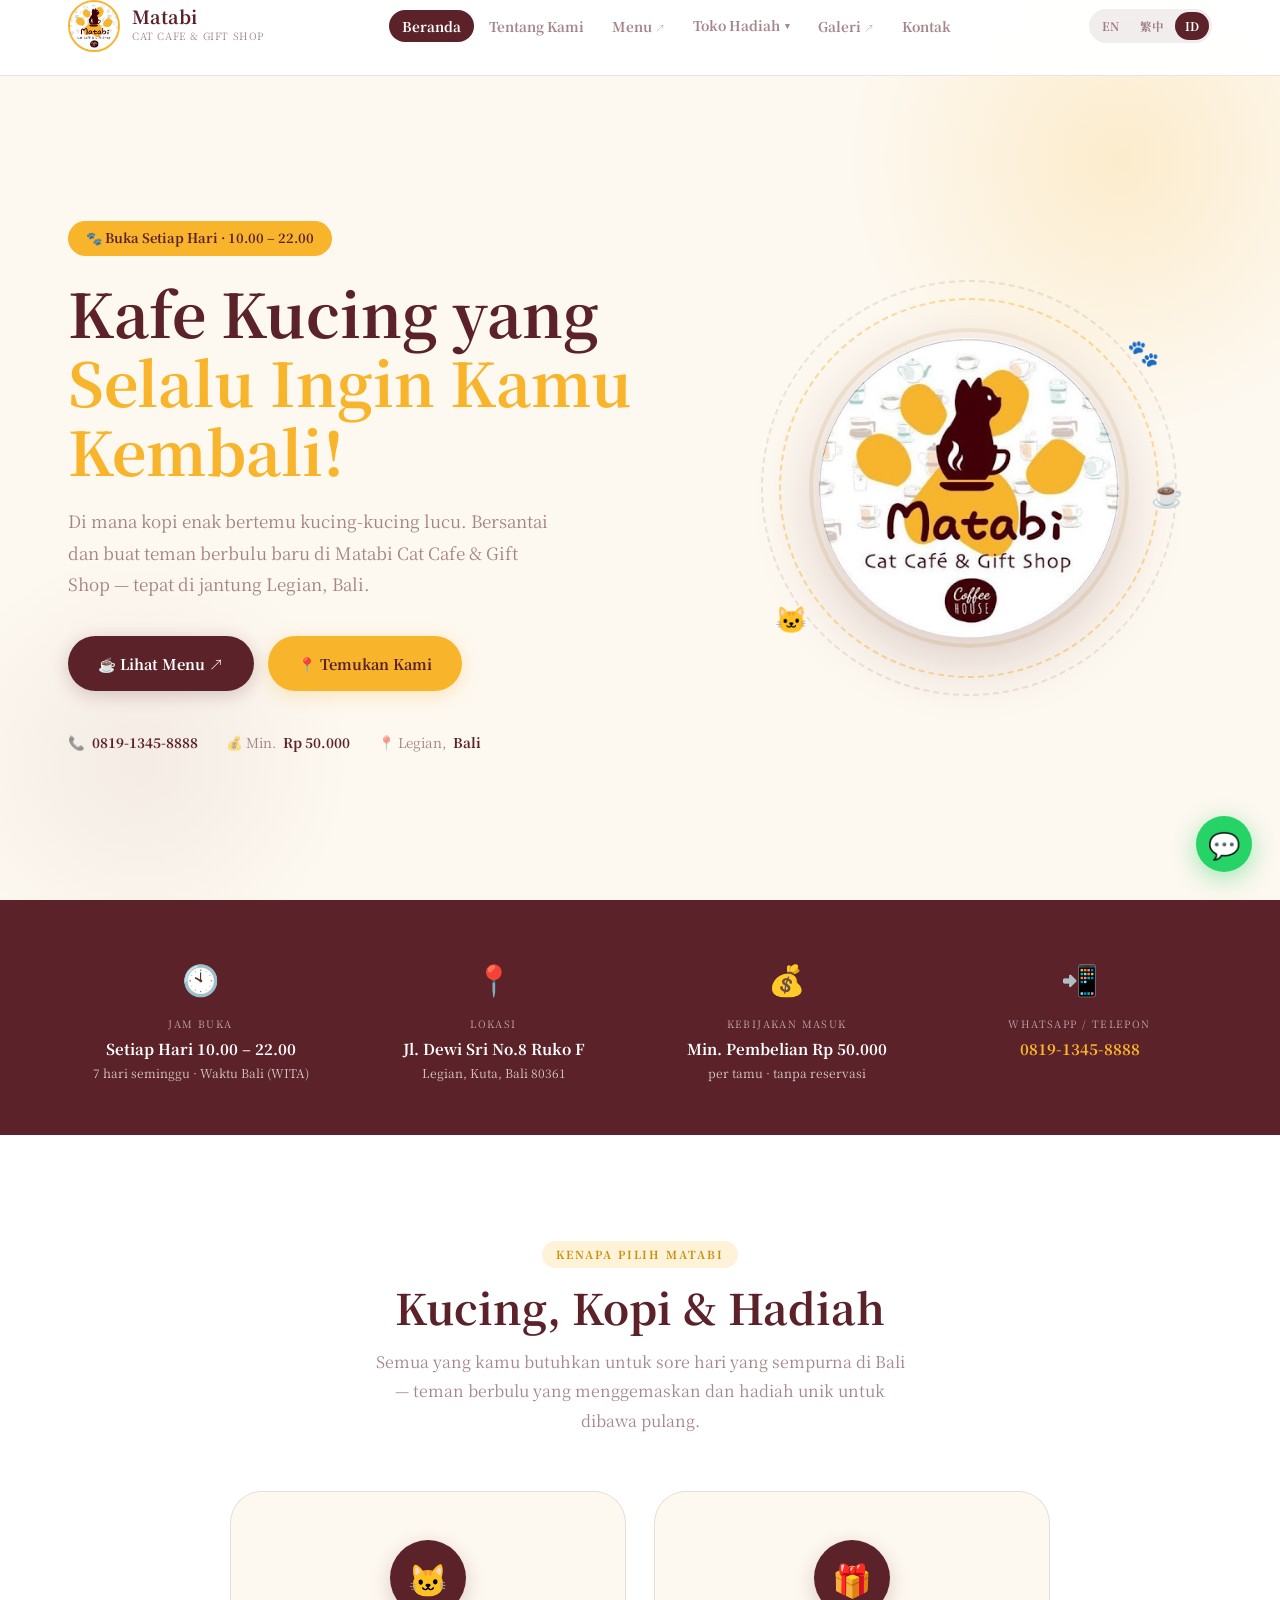
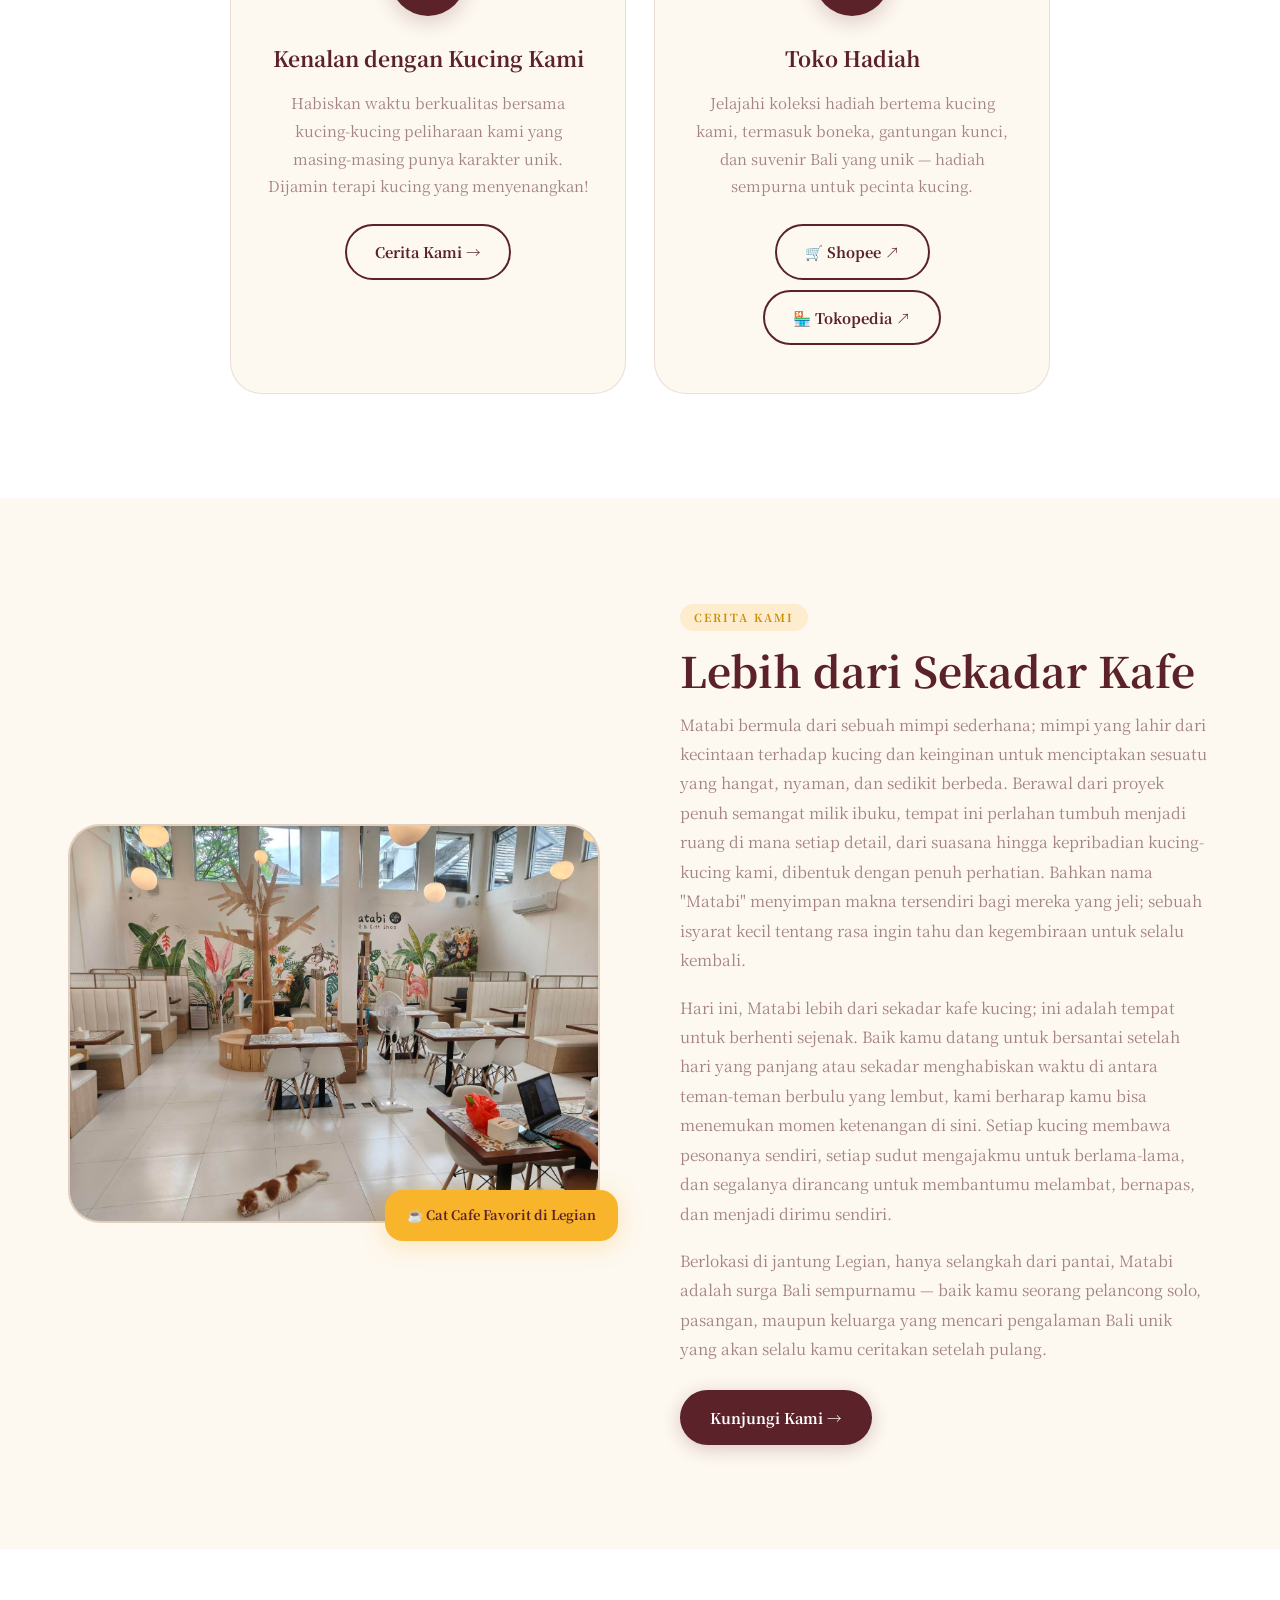
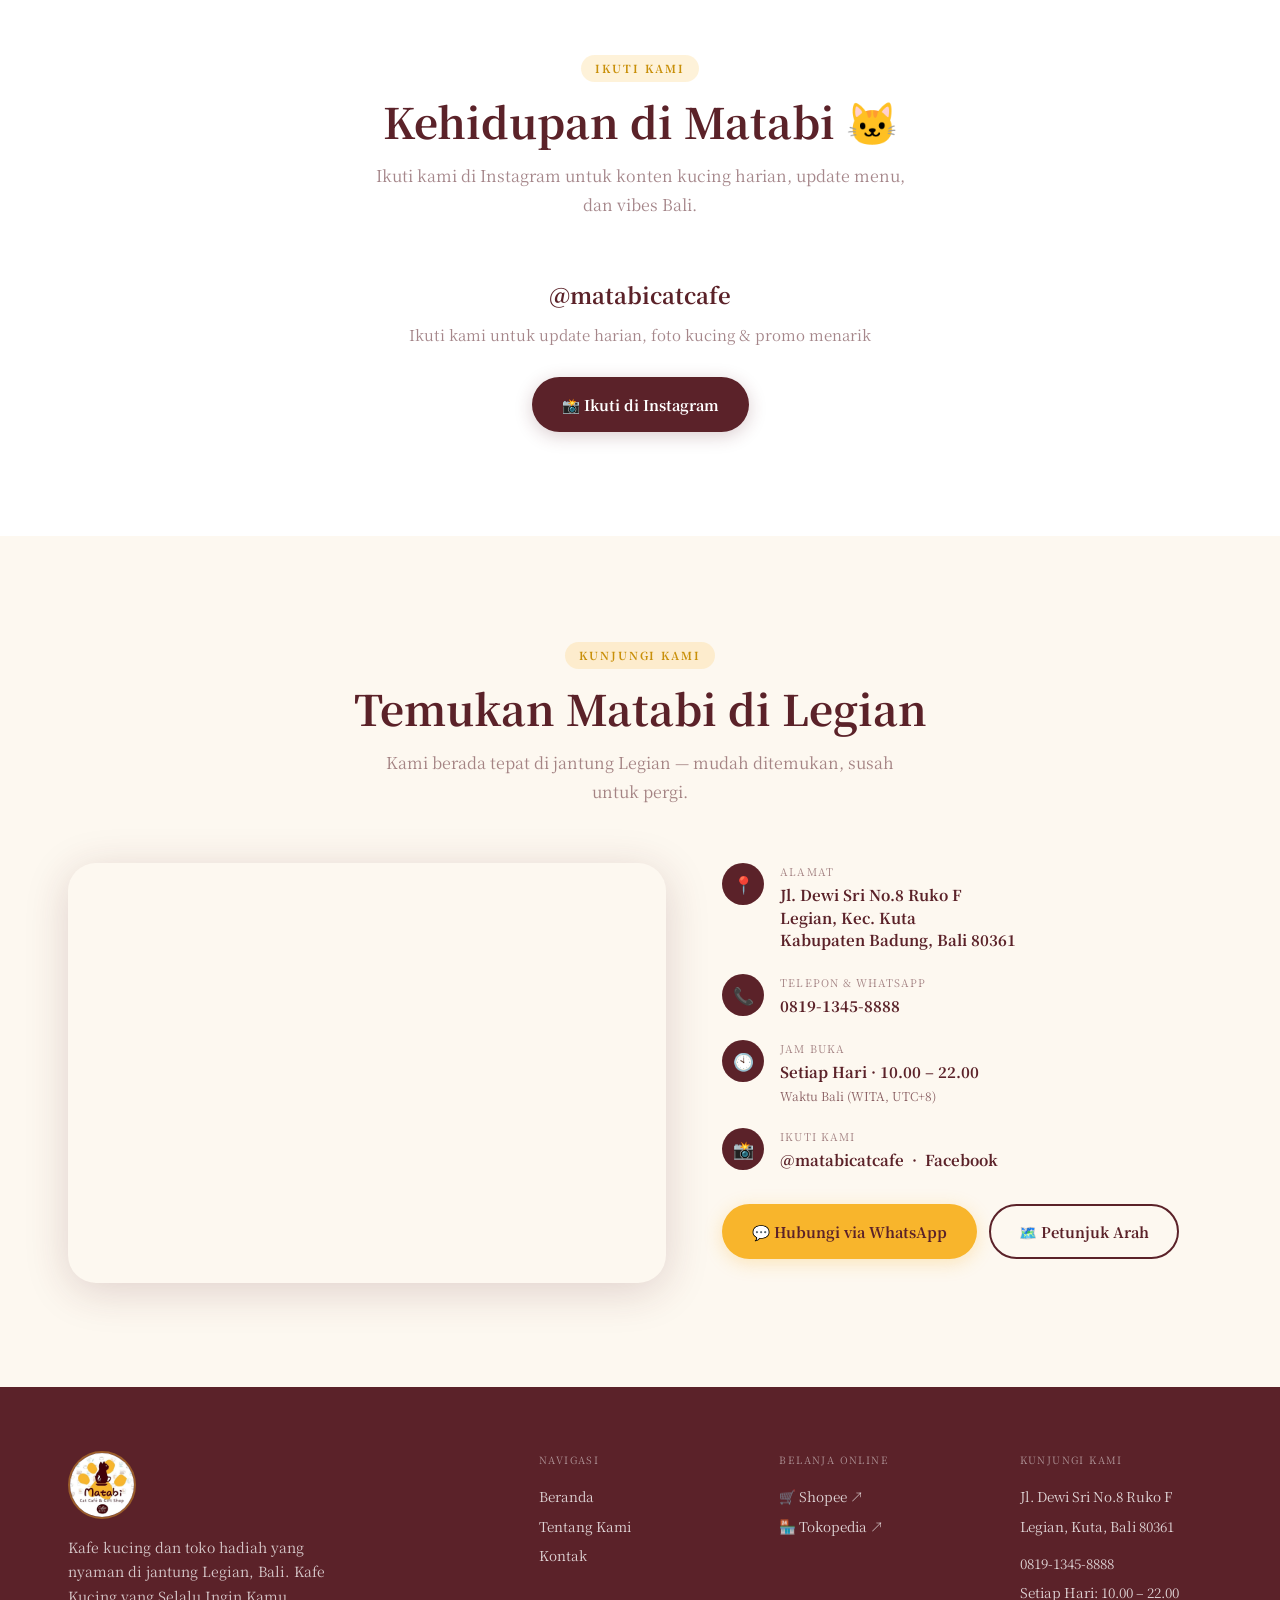
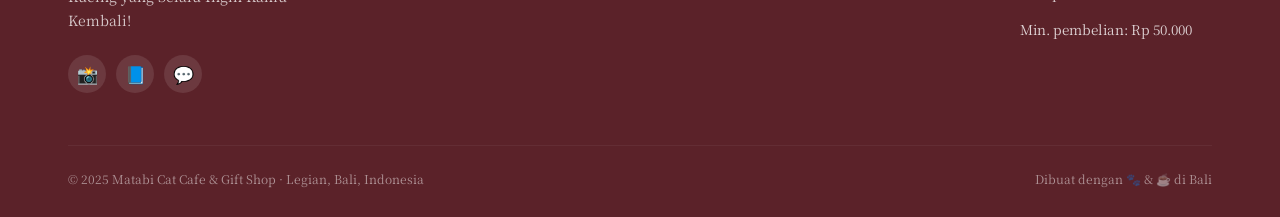
==== id/index.html @ 7bf85df6 "Add files via upload" ====
<!DOCTYPE html>
<html lang="id">
<head>
  <meta charset="UTF-8">
  <meta name="viewport" content="width=device-width, initial-scale=1.0">
  <title>Matabi Cat Cafe & Gift Shop | Legian, Bali — Kafe Kucing yang Selalu Ingin Kamu Kembali!</title>
  <meta name="description" content="Kunjungi Matabi Cat Cafe & Gift Shop di Legian, Bali. Nikmati kopi spesial ditemani kucing-kucing lucu kami dan jelajahi toko hadiah unik kami. Buka setiap hari pukul 10.00–22.00. Minimum pembelian Rp 50.000.">
  <meta name="keywords" content="cat cafe bali, cat cafe legian, matabi cat cafe, kafe kucing bali, kafe kucing kuta, kopi bali, toko hadiah bali, toko hadiah kucing, kafe legian, tempat wisata kuta bali">
  <meta name="author" content="Matabi Cat Cafe & Gift Shop">
  <meta name="robots" content="index, follow, max-image-preview:large">
  <meta name="theme-color" content="#5b2229">
  <meta name="geo.region" content="ID-BA">
  <meta name="geo.placename" content="Legian, Bali, Indonesia">
  <link rel="canonical" href="https://matabicafe.com/id/">
  <link rel="alternate" hreflang="en"    href="https://matabicafe.com/">
  <link rel="alternate" hreflang="zh-TW" href="https://matabicafe.com/zh/">
  <link rel="alternate" hreflang="id"    href="https://matabicafe.com/id/">
  <link rel="alternate" hreflang="x-default" href="https://matabicafe.com/">
  <meta property="og:type"        content="website">
  <meta property="og:url"         content="https://matabicafe.com/id/">
  <meta property="og:title"       content="Matabi Cat Cafe & Gift Shop | Legian, Bali">
  <meta property="og:description" content="Nikmati kopi enak ditemani kucing-kucing lucu di jantung Legian, Bali. Kafe Kucing yang Selalu Ingin Kamu Kembali! Buka setiap hari pukul 10.00–22.00.">
  <meta property="og:image"       content="https://matabicafe.com/assets/images/og-image.jpg">
  <meta property="og:image:width" content="1200">
  <meta property="og:image:height" content="630">
  <meta property="og:locale"      content="id_ID">
  <meta property="og:site_name"   content="Matabi Cat Cafe & Gift Shop">
  <meta name="twitter:card"        content="summary_large_image">
  <meta name="twitter:title"       content="Matabi Cat Cafe & Gift Shop | Legian, Bali">
  <meta name="twitter:description" content="Nikmati kopi enak ditemani kucing-kucing lucu. Kafe Kucing yang Selalu Ingin Kamu Kembali! Buka setiap hari pukul 10.00–22.00.">
  <meta name="twitter:image"       content="https://matabicafe.com/assets/images/og-image.jpg">
  <script type="application/ld+json">
  {"@context":"https://schema.org","@type":"CafeOrCoffeeShop","name":"Matabi Cat Cafe & Gift Shop","description":"Kafe kucing dan toko hadiah yang nyaman di Legian, Bali.","image":"https://matabicafe.com/assets/images/logo.jpg","url":"https://matabicafe.com/id/","telephone":"+62-819-1345-8888","priceRange":"Rp 50.000+","address":{"@type":"PostalAddress","streetAddress":"Jl. Dewi Sri No.8 Ruko F","addressLocality":"Legian","addressRegion":"Kuta, Kabupaten Badung","addressCountry":"ID","postalCode":"80361"},"geo":{"@type":"GeoCoordinates","latitude":-8.7148,"longitude":115.1695},"openingHoursSpecification":[{"@type":"OpeningHoursSpecification","dayOfWeek":["Monday","Tuesday","Wednesday","Thursday","Friday","Saturday","Sunday"],"opens":"10:00","closes":"22:00"}],"sameAs":["https://www.instagram.com/matabicatcafe","https://www.facebook.com/share/1Dvrdeeawm/"]}
  </script>
  <link rel="preconnect" href="https://fonts.googleapis.com">
  <link rel="preconnect" href="https://fonts.gstatic.com" crossorigin>
  <link href="https://fonts.googleapis.com/css2?family=Noto+Serif+TC:wght@400;700&display=swap" rel="stylesheet">
  <link rel="icon" type="image/jpeg" href="../assets/images/logo.jpg">
  <link rel="apple-touch-icon"       href="../assets/images/logo.jpg">
  <style>
    @font-face{font-family:'DFPPaoW4-B5';src:url('../assets/fonts/DFPPaoW4-B5.woff2') format('woff2'),url('../assets/fonts/DFPPaoW4-B5.woff') format('woff'),url('../assets/fonts/DFPPaoW4-B5.ttf') format('truetype');font-weight:bold;font-style:normal;font-display:swap}
    :root{--primary:#5b2229;--primary-dark:#3d1519;--primary-light:rgba(91,34,41,0.08);--accent:#f8b52c;--accent-dark:#c9900a;--accent-light:rgba(248,181,44,0.18);--white:#ffffff;--cream:#fdf8f0;--cream-dark:#f4e8d4;--text:#5b2229;--muted:rgba(91,34,41,0.55);--border:rgba(91,34,41,0.12);--font:'DFPPaoW4-B5','Noto Serif TC','Georgia',serif;--nav-h:76px;--r:9999px;--t:0.3s ease}
    *,*::before,*::after{box-sizing:border-box;margin:0;padding:0}
    html{scroll-behavior:smooth}
    body{font-family:var(--font);color:var(--text);background:var(--white);line-height:1.75;overflow-x:hidden;-webkit-font-smoothing:antialiased}
    img{max-width:100%;height:auto;display:block}
    a{color:inherit;text-decoration:none}
    ul{list-style:none}
    button{cursor:pointer;font-family:var(--font);border:none;background:none}
    .container{max-width:1200px;margin:0 auto;padding:0 28px}
    .nav{position:fixed;top:0;left:0;right:0;z-index:1000;height:var(--nav-h);background:rgba(255,255,255,0.97);backdrop-filter:blur(14px);-webkit-backdrop-filter:blur(14px);border-bottom:1px solid var(--border);transition:box-shadow var(--t)}
    .nav.scrolled{box-shadow:0 4px 24px rgba(91,34,41,0.12)}
    .nav-inner{height:100%;display:flex;align-items:center;justify-content:space-between;gap:16px}
    .nav-logo{display:flex;align-items:center;gap:12px;flex-shrink:0}
    .nav-logo img{width:52px;height:52px;border-radius:50%;object-fit:cover;border:2px solid var(--accent)}
    .nav-logo-name{font-size:18px;font-weight:bold;color:var(--primary);line-height:1.1}
    .nav-logo-sub{font-size:10px;color:var(--muted);letter-spacing:.06em;text-transform:uppercase}
    .nav-links{display:flex;align-items:center;gap:2px}
    .nav-links a{padding:6px 13px;border-radius:var(--r);font-size:13.5px;font-weight:bold;color:var(--muted);transition:all var(--t);white-space:nowrap}
    .nav-links a:hover,.nav-links a.active{background:var(--primary);color:var(--white)}
    .nav-links a.ext::after{content:' ↗';font-size:10px;opacity:.75}
    .nav-dd{position:relative}
    .nav-dd-toggle{padding:6px 13px;border-radius:var(--r);font-size:13.5px;font-weight:bold;color:var(--muted);transition:all var(--t);cursor:pointer;display:flex;align-items:center;gap:5px;white-space:nowrap;user-select:none}
    .nav-dd-toggle:hover,.nav-dd.open .nav-dd-toggle{background:var(--primary);color:var(--white)}
    .nav-dd-toggle .arr{font-size:9px;transition:transform var(--t)}
    .nav-dd.open .arr{transform:rotate(180deg)}
    .nav-dd-menu{display:none;position:absolute;top:calc(100% + 10px);left:50%;transform:translateX(-50%);background:var(--white);border:1px solid var(--border);border-radius:20px;box-shadow:0 8px 40px rgba(91,34,41,0.16);min-width:210px;overflow:hidden;z-index:200;animation:dropIn .2s ease both}
    .nav-dd.open .nav-dd-menu{display:block}
    @keyframes dropIn{from{opacity:0;transform:translateX(-50%) translateY(-8px)}to{opacity:1;transform:translateX(-50%) translateY(0)}}
    .nav-dd-item{display:flex;align-items:center;gap:12px;padding:13px 18px;font-size:14px;font-weight:bold;color:var(--text);transition:background var(--t)}
    .nav-dd-item:hover{background:var(--cream)}
    .nav-dd-item+.nav-dd-item{border-top:1px solid var(--border)}
    .dd-icon{width:32px;height:32px;border-radius:9px;display:flex;align-items:center;justify-content:center;font-size:16px;flex-shrink:0}
    .dd-shopee{background:#f05d27}
    .dd-tokped{background:#42b549}
    .dd-sub{font-size:11px;font-weight:normal;color:var(--muted);margin-top:1px}
    .nav-right{display:flex;align-items:center;gap:12px;flex-shrink:0}
    .lang-sw{display:flex;background:var(--primary-light);border-radius:var(--r);padding:3px;gap:1px}
    .lang-sw a{padding:4px 10px;border-radius:var(--r);font-size:11.5px;font-weight:bold;color:var(--muted);transition:all var(--t)}
    .lang-sw a:hover,.lang-sw a.active{background:var(--primary);color:var(--white)}
    .hamburger{display:none;flex-direction:column;gap:5px;padding:4px}
    .hamburger span{display:block;width:22px;height:2px;background:var(--primary);border-radius:2px;transition:all var(--t)}
    .hamburger.open span:nth-child(1){transform:translateY(7px) rotate(45deg)}
    .hamburger.open span:nth-child(2){opacity:0}
    .hamburger.open span:nth-child(3){transform:translateY(-7px) rotate(-45deg)}
    @media(max-width:900px){.nav-links{display:none}.hamburger{display:flex}.nav-links.open{display:flex;flex-direction:column;position:fixed;top:var(--nav-h);left:0;right:0;background:var(--white);padding:16px 24px 24px;border-bottom:1px solid var(--border);box-shadow:0 8px 32px rgba(91,34,41,0.1);gap:4px;z-index:999}.nav-links.open a,.nav-links.open .nav-dd-toggle{padding:11px 16px;border-radius:16px;font-size:15px;width:100%}.nav-dd-menu{position:static;transform:none;box-shadow:none;border:1px solid var(--border);border-radius:14px;margin:4px 0 0;animation:none}}
    .btn{display:inline-flex;align-items:center;justify-content:center;gap:8px;padding:13px 28px;border-radius:var(--r);font-family:var(--font);font-size:14.5px;font-weight:bold;cursor:pointer;transition:all var(--t);white-space:nowrap;border:2px solid transparent}
    .btn-primary{background:var(--primary);color:var(--white);box-shadow:0 4px 18px rgba(91,34,41,0.22)}
    .btn-primary:hover{background:var(--primary-dark);transform:translateY(-2px);box-shadow:0 7px 28px rgba(91,34,41,0.32)}
    .btn-accent{background:var(--accent);color:var(--primary);box-shadow:0 4px 18px rgba(248,181,44,0.28)}
    .btn-accent:hover{background:var(--accent-dark);color:var(--white);transform:translateY(-2px)}
    .btn-outline{background:transparent;color:var(--primary);border-color:var(--primary)}
    .btn-outline:hover{background:var(--primary);color:var(--white);transform:translateY(-2px)}
    .sec-label{display:inline-block;font-size:11px;font-weight:bold;letter-spacing:.18em;text-transform:uppercase;color:var(--accent-dark);background:var(--accent-light);padding:4px 14px;border-radius:var(--r);margin-bottom:14px}
    .sec-title{font-size:clamp(26px,3.8vw,42px);font-weight:bold;color:var(--primary);line-height:1.2;margin-bottom:14px}
    .sec-desc{font-size:16px;color:var(--muted);line-height:1.85}
    .sec-hdr{text-align:center;margin-bottom:56px}
    .sec-hdr .sec-desc{max-width:540px;margin:0 auto}
    #hero{min-height:100vh;padding-top:var(--nav-h);background:var(--cream);position:relative;display:flex;align-items:center;overflow:hidden}
    #hero::before{content:'';position:absolute;top:-120px;right:-120px;width:560px;height:560px;background:radial-gradient(circle,rgba(248,181,44,0.18) 0%,transparent 68%);border-radius:50%;pointer-events:none}
    #hero::after{content:'';position:absolute;bottom:-80px;left:-80px;width:440px;height:440px;background:radial-gradient(circle,rgba(91,34,41,0.06) 0%,transparent 68%);border-radius:50%;pointer-events:none}
    .hero-inner{display:grid;grid-template-columns:1.1fr 0.9fr;gap:64px;align-items:center;padding:80px 0;position:relative;z-index:1}
    .hero-badge{display:inline-flex;align-items:center;gap:6px;background:var(--accent);color:var(--primary);padding:6px 18px;border-radius:var(--r);font-size:13px;font-weight:bold;margin-bottom:22px;animation:fadeInDown .6s ease both}
    .hero-title{font-size:clamp(36px,5vw,60px);font-weight:bold;color:var(--primary);line-height:1.15;margin-bottom:20px;animation:fadeInUp .7s ease .1s both}
    .hero-title .ac{color:var(--accent)}
    .hero-sub{font-size:17px;color:var(--muted);line-height:1.85;margin-bottom:36px;max-width:480px;animation:fadeInUp .7s ease .2s both}
    .hero-actions{display:flex;gap:14px;flex-wrap:wrap;margin-bottom:40px;animation:fadeInUp .7s ease .3s both}
    .hero-qi{display:flex;gap:28px;flex-wrap:wrap;animation:fadeInUp .7s ease .4s both}
    .hero-qi-item{display:flex;align-items:center;gap:7px;font-size:13.5px;color:var(--muted)}
    .hero-qi-item strong{color:var(--primary)}
    .hero-qi-item a{color:var(--primary);font-weight:bold}
    .hero-vis{display:flex;justify-content:center;align-items:center;animation:fadeIn .9s ease .15s both}
    .hero-wrap{position:relative;width:380px;height:380px;display:flex;align-items:center;justify-content:center}
    .hero-ring{position:absolute;inset:0;border-radius:50%;border:2px dashed rgba(248,181,44,0.45);animation:spinR 28s linear infinite}
    .hero-ring2{position:absolute;inset:-18px;border-radius:50%;border:2px dashed rgba(91,34,41,0.1);animation:spinR 40s linear infinite reverse}
    .hero-img{width:300px;height:300px;border-radius:50%;object-fit:cover;box-shadow:0 20px 64px rgba(91,34,41,0.22),0 0 0 6px var(--cream),0 0 0 10px var(--cream-dark);animation:floatL 5s ease-in-out infinite;position:relative;z-index:2}
    .fp{position:absolute;font-size:26px;animation:floatP 3.5s ease-in-out infinite;z-index:3}
    .fp1{top:8%;right:0;animation-delay:0s}.fp2{bottom:10%;left:-4px;animation-delay:1.2s}.fp3{top:45%;right:-24px;animation-delay:2.3s}
    .info-bar{background:var(--primary);padding:52px 0}
    .info-grid{display:grid;grid-template-columns:repeat(4,1fr);gap:28px}
    .info-item{text-align:center;color:var(--white)}
    .info-icon{font-size:30px;margin-bottom:10px}
    .info-lbl{font-size:10px;letter-spacing:.14em;text-transform:uppercase;opacity:.6;margin-bottom:6px}
    .info-val{font-size:15px;font-weight:bold;line-height:1.5}
    .info-val a{color:var(--accent)}
    .info-val small{font-weight:normal;font-size:12px;opacity:.75}
    #features{padding:104px 0;background:var(--white)}
    .feat-grid{display:grid;grid-template-columns:repeat(2,1fr);gap:28px;max-width:820px;margin:0 auto}
    .feat-card{background:var(--cream);border-radius:32px;padding:48px 36px;text-align:center;border:1px solid var(--border);transition:all var(--t)}
    .feat-card:hover{transform:translateY(-8px);box-shadow:0 8px 44px rgba(91,34,41,0.18);border-color:var(--accent)}
    .feat-icon{width:76px;height:76px;background:var(--primary);border-radius:50%;display:flex;align-items:center;justify-content:center;font-size:32px;margin:0 auto 24px;box-shadow:0 6px 20px rgba(91,34,41,0.2)}
    .feat-title{font-size:21px;font-weight:bold;color:var(--primary);margin-bottom:12px}
    .feat-desc{font-size:15px;color:var(--muted);line-height:1.85;margin-bottom:24px}
    .feat-btns{display:flex;gap:10px;justify-content:center;flex-wrap:wrap}
    #about{padding:104px 0;background:var(--cream)}
    .about-inner{display:grid;grid-template-columns:1fr 1fr;gap:80px;align-items:center}
    .about-img-block{position:relative}
    .about-ph{width:100%;aspect-ratio:4/3;background:var(--cream-dark);border-radius:32px;overflow:hidden;border:2px solid var(--border)}
    .about-ph img{width:100%;height:100%;object-fit:cover;object-position:center;display:block}
    .about-badge{position:absolute;bottom:-18px;right:-18px;background:var(--accent);color:var(--primary);padding:14px 22px;border-radius:18px;font-weight:bold;font-size:13px;box-shadow:0 4px 24px rgba(248,181,44,0.3)}
    .about-text p{color:var(--muted);line-height:1.9;margin-bottom:18px;font-size:15.5px}
    #instagram{padding:104px 0;background:var(--white)}
    .ig-handle{font-size:22px;font-weight:bold;color:var(--primary);margin-bottom:8px}
    .ig-note{color:var(--muted);font-size:15px;margin-bottom:28px}
    #contact{padding:104px 0;background:var(--cream)}
    .map-inner{display:grid;grid-template-columns:1.1fr 0.9fr;gap:56px;align-items:start}
    .map-embed{border-radius:28px;overflow:hidden;box-shadow:0 8px 44px rgba(91,34,41,0.18);height:420px}
    .map-embed iframe{width:100%;height:100%;border:none;display:block}
    .contact-list{display:flex;flex-direction:column;gap:22px;margin-bottom:32px}
    .contact-row{display:flex;align-items:flex-start;gap:16px}
    .contact-icon{width:42px;height:42px;background:var(--primary);color:var(--white);border-radius:50%;display:flex;align-items:center;justify-content:center;font-size:17px;flex-shrink:0}
    .contact-lbl{font-size:10.5px;letter-spacing:.1em;text-transform:uppercase;color:var(--muted);margin-bottom:3px}
    .contact-val{font-size:15px;font-weight:bold;color:var(--primary);line-height:1.5}
    .contact-val a{color:var(--primary)}
    .contact-val a:hover{color:var(--accent-dark)}
    .contact-val small{font-size:12px;font-weight:normal;opacity:.7}
    .contact-ctas{display:flex;gap:12px;flex-wrap:wrap}
    footer{background:var(--primary);color:var(--white);padding:64px 0 28px}
    .footer-grid{display:grid;grid-template-columns:2.2fr 1fr 1fr 1fr;gap:48px;margin-bottom:52px}
    .footer-logo{width:68px;height:68px;border-radius:50%;object-fit:cover;margin-bottom:16px;border:2px solid rgba(248,181,44,0.4)}
    .footer-tag{font-size:14px;opacity:.75;line-height:1.75;margin-bottom:22px;max-width:270px}
    .footer-socials{display:flex;gap:10px}
    .footer-social{width:38px;height:38px;background:rgba(255,255,255,0.1);border-radius:50%;display:flex;align-items:center;justify-content:center;font-size:17px;transition:all var(--t);color:var(--white)}
    .footer-social:hover{background:var(--accent);color:var(--primary)}
    .footer-col-title{font-size:10px;letter-spacing:.14em;text-transform:uppercase;opacity:.5;margin-bottom:18px}
    .footer-links{display:flex;flex-direction:column;gap:9px}
    .footer-links li{font-size:13.5px;opacity:.8;line-height:1.5}
    .footer-links a:hover{color:var(--accent);opacity:1}
    .footer-bottom{border-top:1px solid rgba(255,255,255,0.1);padding-top:22px;display:flex;justify-content:space-between;font-size:12px;opacity:.5;flex-wrap:wrap;gap:8px}
    .reveal{opacity:0;transform:translateY(28px);transition:opacity .65s ease,transform .65s ease}
    .reveal.visible{opacity:1;transform:translateY(0)}
    .tc{text-align:center}
    @keyframes fadeIn{from{opacity:0}to{opacity:1}}
    @keyframes fadeInUp{from{opacity:0;transform:translateY(22px)}to{opacity:1;transform:translateY(0)}}
    @keyframes fadeInDown{from{opacity:0;transform:translateY(-14px)}to{opacity:1;transform:translateY(0)}}
    @keyframes floatL{0%,100%{transform:translateY(0)}50%{transform:translateY(-14px)}}
    @keyframes floatP{0%,100%{transform:translateY(0) rotate(-8deg);opacity:.6}50%{transform:translateY(-10px) rotate(8deg);opacity:1}}
    @keyframes spinR{from{transform:rotate(0deg)}to{transform:rotate(360deg)}}
    @media(max-width:1024px){.hero-inner{grid-template-columns:1fr;text-align:center;gap:40px}.hero-vis{display:none}.hero-sub{max-width:100%;margin-left:auto;margin-right:auto}.hero-actions{justify-content:center}.hero-qi{justify-content:center}.info-grid{grid-template-columns:repeat(2,1fr);gap:36px}.about-inner{grid-template-columns:1fr;gap:56px}.map-inner{grid-template-columns:1fr}.footer-grid{grid-template-columns:1fr 1fr;gap:36px}}
    @media(max-width:640px){:root{--nav-h:68px}.feat-grid{grid-template-columns:1fr}.info-grid{grid-template-columns:1fr 1fr;gap:24px}.footer-grid{grid-template-columns:1fr;gap:32px}.footer-bottom{flex-direction:column;text-align:center}.btn{padding:11px 22px;font-size:13.5px}.about-badge{bottom:-12px;right:-4px}}
    @media(max-width:400px){.container{padding:0 18px}.info-grid{grid-template-columns:1fr}}
  </style>
</head>
<body>

<nav class="nav" id="nav" role="navigation" aria-label="Navigasi utama">
  <div class="container">
    <div class="nav-inner">
      <a href="#hero" class="nav-logo" aria-label="Matabi Cat Cafe — Beranda">
        <img src="../assets/images/logo.jpg" alt="Logo Matabi Cat Cafe & Gift Shop" width="52" height="52">
        <div><div class="nav-logo-name">Matabi</div><div class="nav-logo-sub">Cat Cafe & Gift Shop</div></div>
      </a>
      <ul class="nav-links" id="navLinks" role="list">
        <li><a href="#hero">Beranda</a></li>
        <li><a href="#about">Tentang Kami</a></li>
        <li><a href="https://www.google.com/maps/place/Matabi+Cat+Caf%C3%A9+%26+Gift+Shop/@-8.7001982,115.1771972,3a,75y,90t/data=!3m8!1e2!3m6!1sCIABIhDRrCAlpcyPdTK6peWe99Sz!2e10!3e12!6shttps:%2F%2Flh3.googleusercontent.com%2Fgps-cs-s%2FAHVAweqO-Bc1hT0zy8dtUAT5TQILTfsVkmjoOI1avgPR5k6BzkWV3WgC97QZZrZ_OhyDLHHjPVxO6vtSO__S50ykoeMFjZ0n8q07Yx79CPIEKFofnfa9JV7LlhsW__67pwsoDsPN4K5oEtz16hSt%3Dw203-h360-k-no!7i1512!8i2688!4m18!1m8!3m7!1s0x2dd247131e3a423b:0x67a21a32310f7fc2!2sMatabi+Cat+Caf%C3%A9+%26+Gift+Shop!8m2!3d-8.7001982!4d115.1771972!10e9!16s%2Fg%2F11yjkw18t3!3m8!1s0x2dd247131e3a423b:0x67a21a32310f7fc2!8m2!3d-8.7001982!4d115.1771972!10e5!14m1!1BCgIYIQ!16s%2Fg%2F11yjkw18t3?entry=ttu&g_ep=EgoyMDI2MDQwNS4wIKXMDSoASAFQAw%3D%3D" target="_blank" rel="noopener" class="ext">Menu</a></li>
        <li class="nav-dd" id="shopDd">
          <div class="nav-dd-toggle" id="shopToggle" role="button" aria-haspopup="true" aria-expanded="false" tabindex="0">Toko Hadiah <span class="arr">▾</span></div>
          <div class="nav-dd-menu" role="menu">
            <a href="https://id.shp.ee/NLFk88wj" target="_blank" rel="noopener" class="nav-dd-item" role="menuitem">
              <div class="dd-icon dd-shopee" aria-hidden="true">🛒</div>
              <div><div>Shopee</div><div class="dd-sub">id.shp.ee/NLFk88wj</div></div>
            </a>
            <a href="https://tk.tokopedia.com/ZSHa4D8WK/" target="_blank" rel="noopener" class="nav-dd-item" role="menuitem">
              <div class="dd-icon dd-tokped" aria-hidden="true">🏪</div>
              <div><div>Tokopedia</div><div class="dd-sub">tk.tokopedia.com</div></div>
            </a>
          </div>
        </li>
        <li><a href="https://www.google.com/maps/place/Matabi+Cat+Caf%C3%A9+%26+Gift+Shop/@-8.7003098,115.1773776,3a,75y,90t/data=!3m8!1e2!3m6!1sCIABIhArtzZjac7_UrP7O1ZZ65I2!2e10!3e12!6shttps:%2F%2Flh3.googleusercontent.com%2Fgps-cs-s%2FAHVAweptKtlorPvXImiN9DeA8YGGEbl-N_D_yZQM9yzsGRMShWGw2arrUcLDlJfKdl8z2N_BYMm2Y0pTOLdh3__GCpj7AbYFmqNm3AJ6q5H3xSPyk9cX6G1fAmQbeE5CcZYnLZbbI2Y49Wull95r%3Dw224-h298-k-no!7i4284!8i5712!4m18!1m8!3m7!1s0x2dd247131e3a423b:0x67a21a32310f7fc2!2sMatabi+Cat+Caf%C3%A9+%26+Gift+Shop!8m2!3d-8.7001982!4d115.1771972!10e9!16s%2Fg%2F11yjkw18t3!3m8!1s0x2dd247131e3a423b:0x67a21a32310f7fc2!8m2!3d-8.7001982!4d115.1771972!10e5!14m1!1BCgIgAQ!16s%2Fg%2F11yjkw18t3?entry=ttu&g_ep=EgoyMDI2MDQwNS4wIKXMDSoASAFQAw%3D%3D" target="_blank" rel="noopener" class="ext">Galeri</a></li>
        <li><a href="#contact">Kontak</a></li>
      </ul>
      <div class="nav-right">
        <nav class="lang-sw" aria-label="Pilih bahasa">
          <a href="/" hreflang="en" lang="en" aria-label="English">EN</a>
          <a href="/zh/" hreflang="zh-TW" lang="zh-TW" aria-label="繁體中文">繁中</a>
          <a href="/id/" hreflang="id" lang="id" class="active" aria-label="Bahasa Indonesia">ID</a>
        </nav>
        <button class="hamburger" id="hamburger" aria-label="Toggle navigasi" aria-expanded="false">
          <span></span><span></span><span></span>
        </button>
      </div>
    </div>
  </div>
</nav>

<section id="hero" aria-labelledby="hero-h">
  <div class="container">
    <div class="hero-inner">
      <div>
        <div class="hero-badge">🐾 Buka Setiap Hari · 10.00 – 22.00</div>
        <h1 class="hero-title" id="hero-h">Kafe Kucing yang<br><span class="ac">Selalu Ingin Kamu Kembali!</span></h1>
        <p class="hero-sub">Di mana kopi enak bertemu kucing-kucing lucu. Bersantai dan buat teman berbulu baru di Matabi Cat Cafe & Gift Shop — tepat di jantung Legian, Bali.</p>
        <div class="hero-actions">
          <a href="https://www.google.com/maps/place/Matabi+Cat+Caf%C3%A9+%26+Gift+Shop/@-8.7001982,115.1771972,3a,75y,90t/data=!3m8!1e2!3m6!1sCIABIhDRrCAlpcyPdTK6peWe99Sz!2e10!3e12!6shttps:%2F%2Flh3.googleusercontent.com%2Fgps-cs-s%2FAHVAweqO-Bc1hT0zy8dtUAT5TQILTfsVkmjoOI1avgPR5k6BzkWV3WgC97QZZrZ_OhyDLHHjPVxO6vtSO__S50ykoeMFjZ0n8q07Yx79CPIEKFofnfa9JV7LlhsW__67pwsoDsPN4K5oEtz16hSt%3Dw203-h360-k-no!7i1512!8i2688!4m18!1m8!3m7!1s0x2dd247131e3a423b:0x67a21a32310f7fc2!2sMatabi+Cat+Caf%C3%A9+%26+Gift+Shop!8m2!3d-8.7001982!4d115.1771972!10e9!16s%2Fg%2F11yjkw18t3!3m8!1s0x2dd247131e3a423b:0x67a21a32310f7fc2!8m2!3d-8.7001982!4d115.1771972!10e5!14m1!1BCgIYIQ!16s%2Fg%2F11yjkw18t3?entry=ttu&g_ep=EgoyMDI2MDQwNS4wIKXMDSoASAFQAw%3D%3D" target="_blank" rel="noopener" class="btn btn-primary">☕ Lihat Menu ↗</a>
          <a href="#contact" class="btn btn-accent">📍 Temukan Kami</a>
        </div>
        <div class="hero-qi">
          <div class="hero-qi-item">📞 <a href="tel:+6281913458888"><strong>0819-1345-8888</strong></a></div>
          <div class="hero-qi-item">💰 Min. <strong>Rp 50.000</strong></div>
          <div class="hero-qi-item">📍 Legian, <strong>Bali</strong></div>
        </div>
      </div>
      <div class="hero-vis" aria-hidden="true">
        <div class="hero-wrap">
          <div class="hero-ring"></div>
          <div class="hero-ring2"></div>
          <img src="../assets/images/logo.jpg" alt="Logo Matabi Cat Cafe" class="hero-img">
          <span class="fp fp1">🐾</span>
          <span class="fp fp2">🐱</span>
          <span class="fp fp3">☕</span>
        </div>
      </div>
    </div>
  </div>
</section>

<div class="info-bar" aria-label="Informasi penting">
  <div class="container">
    <div class="info-grid">
      <div class="info-item reveal"><div class="info-icon">🕙</div><div class="info-lbl">Jam Buka</div><div class="info-val">Setiap Hari 10.00 – 22.00<br><small>7 hari seminggu · Waktu Bali (WITA)</small></div></div>
      <div class="info-item reveal"><div class="info-icon">📍</div><div class="info-lbl">Lokasi</div><div class="info-val">Jl. Dewi Sri No.8 Ruko F<br><small>Legian, Kuta, Bali 80361</small></div></div>
      <div class="info-item reveal"><div class="info-icon">💰</div><div class="info-lbl">Kebijakan Masuk</div><div class="info-val">Min. Pembelian Rp 50.000<br><small>per tamu · tanpa reservasi</small></div></div>
      <div class="info-item reveal"><div class="info-icon">📲</div><div class="info-lbl">WhatsApp / Telepon</div><div class="info-val"><a href="https://wa.me/6281913458888" target="_blank" rel="noopener">0819-1345-8888</a></div></div>
    </div>
  </div>
</div>

<section id="features" aria-labelledby="feat-h">
  <div class="container">
    <div class="sec-hdr reveal">
      <span class="sec-label">Kenapa Pilih Matabi</span>
      <h2 class="sec-title" id="feat-h">Kucing, Kopi &amp; Hadiah</h2>
      <p class="sec-desc">Semua yang kamu butuhkan untuk sore hari yang sempurna di Bali — teman berbulu yang menggemaskan dan hadiah unik untuk dibawa pulang.</p>
    </div>
    <div class="feat-grid">
      <article class="feat-card reveal">
        <div class="feat-icon">🐱</div>
        <h3 class="feat-title">Kenalan dengan Kucing Kami</h3>
        <p class="feat-desc">Habiskan waktu berkualitas bersama kucing-kucing peliharaan kami yang masing-masing punya karakter unik. Dijamin terapi kucing yang menyenangkan!</p>
        <div class="feat-btns"><a href="#about" class="btn btn-outline">Cerita Kami →</a></div>
      </article>
      <article class="feat-card reveal">
        <div class="feat-icon">🎁</div>
        <h3 class="feat-title">Toko Hadiah</h3>
        <p class="feat-desc">Jelajahi koleksi hadiah bertema kucing kami, termasuk boneka, gantungan kunci, dan suvenir Bali yang unik — hadiah sempurna untuk pecinta kucing.</p>
        <div class="feat-btns">
          <a href="https://id.shp.ee/NLFk88wj" target="_blank" rel="noopener" class="btn btn-outline">🛒 Shopee ↗</a>
          <a href="https://tk.tokopedia.com/ZSHa4D8WK/" target="_blank" rel="noopener" class="btn btn-outline">🏪 Tokopedia ↗</a>
        </div>
      </article>
    </div>
  </div>
</section>

<section id="about" aria-labelledby="about-h">
  <div class="container">
    <div class="about-inner">
      <div class="about-img-block reveal">
        <div class="about-ph">
          <img src="../assets/images/cafe-interior.jpg" alt="Interior Matabi Cat Cafe di Legian, Bali" width="600" height="450">
        </div>
        <div class="about-badge">☕ Cat Cafe Favorit di Legian</div>
      </div>
      <div class="about-text reveal">
        <span class="sec-label">Cerita Kami</span>
        <h2 class="sec-title" id="about-h">Lebih dari Sekadar Kafe</h2>
        <p>Matabi bermula dari sebuah mimpi sederhana; mimpi yang lahir dari kecintaan terhadap kucing dan keinginan untuk menciptakan sesuatu yang hangat, nyaman, dan sedikit berbeda. Berawal dari proyek penuh semangat milik ibuku, tempat ini perlahan tumbuh menjadi ruang di mana setiap detail, dari suasana hingga kepribadian kucing-kucing kami, dibentuk dengan penuh perhatian. Bahkan nama "Matabi" menyimpan makna tersendiri bagi mereka yang jeli; sebuah isyarat kecil tentang rasa ingin tahu dan kegembiraan untuk selalu kembali.</p>
        <p>Hari ini, Matabi lebih dari sekadar kafe kucing; ini adalah tempat untuk berhenti sejenak. Baik kamu datang untuk bersantai setelah hari yang panjang atau sekadar menghabiskan waktu di antara teman-teman berbulu yang lembut, kami berharap kamu bisa menemukan momen ketenangan di sini. Setiap kucing membawa pesonanya sendiri, setiap sudut mengajakmu untuk berlama-lama, dan segalanya dirancang untuk membantumu melambat, bernapas, dan menjadi dirimu sendiri.</p>
        <p>Berlokasi di jantung Legian, hanya selangkah dari pantai, Matabi adalah surga Bali sempurnamu — baik kamu seorang pelancong solo, pasangan, maupun keluarga yang mencari pengalaman Bali unik yang akan selalu kamu ceritakan setelah pulang.</p>
        <a href="#contact" class="btn btn-primary" style="margin-top:8px">Kunjungi Kami →</a>
      </div>
    </div>
  </div>
</section>

<section id="instagram" aria-labelledby="ig-h">
  <div class="container">
    <div class="sec-hdr reveal">
      <span class="sec-label">Ikuti Kami</span>
      <h2 class="sec-title" id="ig-h">Kehidupan di Matabi 🐱</h2>
      <p class="sec-desc">Ikuti kami di Instagram untuk konten kucing harian, update menu, dan vibes Bali.</p>
    </div>
    <div class="tc reveal">
      <p class="ig-handle">@matabicatcafe</p>
      <p class="ig-note">Ikuti kami untuk update harian, foto kucing &amp; promo menarik</p>
      <a href="https://www.instagram.com/matabicatcafe" target="_blank" rel="noopener" class="btn btn-primary">📸 Ikuti di Instagram</a>
    </div>
  </div>
</section>

<section id="contact" aria-labelledby="contact-h">
  <div class="container">
    <div class="sec-hdr reveal">
      <span class="sec-label">Kunjungi Kami</span>
      <h2 class="sec-title" id="contact-h">Temukan Matabi di Legian</h2>
      <p class="sec-desc">Kami berada tepat di jantung Legian — mudah ditemukan, susah untuk pergi.</p>
    </div>
    <div class="map-inner">
      <div class="map-embed reveal">
        <iframe src="https://maps.google.com/maps?q=Jl.+Dewi+Sri+No.8+Ruko+F,+Legian,+Kuta,+Bali+80361&output=embed&hl=id" loading="lazy" title="Matabi Cat Cafe di Google Maps" allowfullscreen referrerpolicy="no-referrer-when-downgrade"></iframe>
      </div>
      <div class="reveal">
        <div class="contact-list">
          <div class="contact-row"><div class="contact-icon">📍</div><div><div class="contact-lbl">Alamat</div><div class="contact-val">Jl. Dewi Sri No.8 Ruko F<br>Legian, Kec. Kuta<br>Kabupaten Badung, Bali 80361</div></div></div>
          <div class="contact-row"><div class="contact-icon">📞</div><div><div class="contact-lbl">Telepon &amp; WhatsApp</div><div class="contact-val"><a href="tel:+6281913458888">0819-1345-8888</a></div></div></div>
          <div class="contact-row"><div class="contact-icon">🕙</div><div><div class="contact-lbl">Jam Buka</div><div class="contact-val">Setiap Hari · 10.00 – 22.00<br><small>Waktu Bali (WITA, UTC+8)</small></div></div></div>
          <div class="contact-row"><div class="contact-icon">📸</div><div><div class="contact-lbl">Ikuti Kami</div><div class="contact-val"><a href="https://www.instagram.com/matabicatcafe" target="_blank" rel="noopener">@matabicatcafe</a> &nbsp;·&nbsp; <a href="https://www.facebook.com/share/1Dvrdeeawm/" target="_blank" rel="noopener">Facebook</a></div></div></div>
        </div>
        <div class="contact-ctas">
          <a href="https://wa.me/6281913458888" target="_blank" rel="noopener" class="btn btn-accent">💬 Hubungi via WhatsApp</a>
          <a href="https://maps.google.com/?q=Matabi+Cat+Cafe+Legian+Bali" target="_blank" rel="noopener" class="btn btn-outline">🗺️ Petunjuk Arah</a>
        </div>
      </div>
    </div>
  </div>
</section>

<footer role="contentinfo">
  <div class="container">
    <div class="footer-grid">
      <div>
        <img src="../assets/images/logo.jpg" alt="Matabi Cat Cafe & Gift Shop" class="footer-logo">
        <p class="footer-tag">Kafe kucing dan toko hadiah yang nyaman di jantung Legian, Bali. Kafe Kucing yang Selalu Ingin Kamu Kembali!</p>
        <div class="footer-socials">
          <a href="https://www.instagram.com/matabicatcafe"    target="_blank" rel="noopener" class="footer-social" aria-label="Instagram">📸</a>
          <a href="https://www.facebook.com/share/1Dvrdeeawm/" target="_blank" rel="noopener" class="footer-social" aria-label="Facebook">📘</a>
          <a href="https://wa.me/6281913458888"                 target="_blank" rel="noopener" class="footer-social" aria-label="WhatsApp">💬</a>
        </div>
      </div>
      <div>
        <div class="footer-col-title">Navigasi</div>
        <ul class="footer-links">
          <li><a href="#hero">Beranda</a></li>
          <li><a href="#about">Tentang Kami</a></li>
          <li><a href="#contact">Kontak</a></li>
        </ul>
      </div>
      <div>
        <div class="footer-col-title">Belanja Online</div>
        <ul class="footer-links">
          <li><a href="https://id.shp.ee/NLFk88wj"          target="_blank" rel="noopener">🛒 Shopee ↗</a></li>
          <li><a href="https://tk.tokopedia.com/ZSHa4D8WK/" target="_blank" rel="noopener">🏪 Tokopedia ↗</a></li>
        </ul>
      </div>
      <div>
        <div class="footer-col-title">Kunjungi Kami</div>
        <ul class="footer-links">
          <li>Jl. Dewi Sri No.8 Ruko F</li>
          <li>Legian, Kuta, Bali 80361</li>
          <li style="margin-top:8px"><a href="tel:+6281913458888">0819-1345-8888</a></li>
          <li>Setiap Hari: 10.00 – 22.00</li>
          <li style="margin-top:8px">Min. pembelian: Rp 50.000</li>
        </ul>
      </div>
    </div>
    <div class="footer-bottom">
      <span>© 2025 Matabi Cat Cafe &amp; Gift Shop · Legian, Bali, Indonesia</span>
      <span>Dibuat dengan 🐾 &amp; ☕ di Bali</span>
    </div>
  </div>
</footer>

<a href="https://wa.me/6281913458888" target="_blank" rel="noopener" aria-label="Hubungi via WhatsApp"
   style="position:fixed;bottom:28px;right:28px;z-index:900;width:56px;height:56px;border-radius:50%;background:#25D366;color:#fff;display:flex;align-items:center;justify-content:center;font-size:26px;box-shadow:0 6px 24px rgba(37,211,102,0.45);transition:transform .3s,box-shadow .3s;text-decoration:none"
   onmouseover="this.style.transform='scale(1.12)';this.style.boxShadow='0 8px 32px rgba(37,211,102,0.6)'"
   onmouseout="this.style.transform='scale(1)';this.style.boxShadow='0 6px 24px rgba(37,211,102,0.45)'">💬</a>

<script>
(function(){
  'use strict';
  const nav=document.getElementById('nav');
  if(nav){const s=()=>nav.classList.toggle('scrolled',scrollY>20);addEventListener('scroll',s,{passive:true});s()}
  const hbg=document.getElementById('hamburger'),nl=document.getElementById('navLinks');
  if(hbg&&nl){
    hbg.addEventListener('click',()=>{const o=nl.classList.toggle('open');hbg.classList.toggle('open',o);hbg.setAttribute('aria-expanded',o)});
    nl.querySelectorAll('a').forEach(a=>a.addEventListener('click',()=>{nl.classList.remove('open');hbg.classList.remove('open');hbg.setAttribute('aria-expanded','false')}));
    document.addEventListener('click',e=>{if(!nav.contains(e.target)){nl.classList.remove('open');hbg.classList.remove('open');hbg.setAttribute('aria-expanded','false')}});
  }
  const dd=document.getElementById('shopDd'),dt=document.getElementById('shopToggle');
  if(dd&&dt){
    dt.addEventListener('click',e=>{e.stopPropagation();const o=dd.classList.toggle('open');dt.setAttribute('aria-expanded',o)});
    dt.addEventListener('keydown',e=>{if(e.key==='Enter'||e.key===' '){e.preventDefault();dt.click()}});
    document.addEventListener('click',e=>{if(!dd.contains(e.target)){dd.classList.remove('open');dt.setAttribute('aria-expanded','false')}});
  }
  const reveals=document.querySelectorAll('.reveal');
  if('IntersectionObserver' in window){
    const io=new IntersectionObserver(entries=>{entries.forEach(en=>{if(!en.isIntersecting)return;const sibs=Array.from(en.target.parentElement.children).filter(c=>c.classList.contains('reveal'));en.target.style.transitionDelay=(sibs.indexOf(en.target)*.09)+'s';en.target.classList.add('visible');io.unobserve(en.target)})},{threshold:.1,rootMargin:'0px 0px -40px 0px'});
    reveals.forEach(el=>io.observe(el));
  } else reveals.forEach(el=>el.classList.add('visible'));
  const secs=document.querySelectorAll('section[id]'),nas=document.querySelectorAll('.nav-links a');
  const spy=()=>{let c='';secs.forEach(s=>{if(scrollY>=s.offsetTop-100)c=s.id});nas.forEach(a=>{const h=a.getAttribute('href')||'';a.classList.toggle('active',h==='#'+c)})};
  addEventListener('scroll',spy,{passive:true});spy();
})();
</script>
</body>
</html>
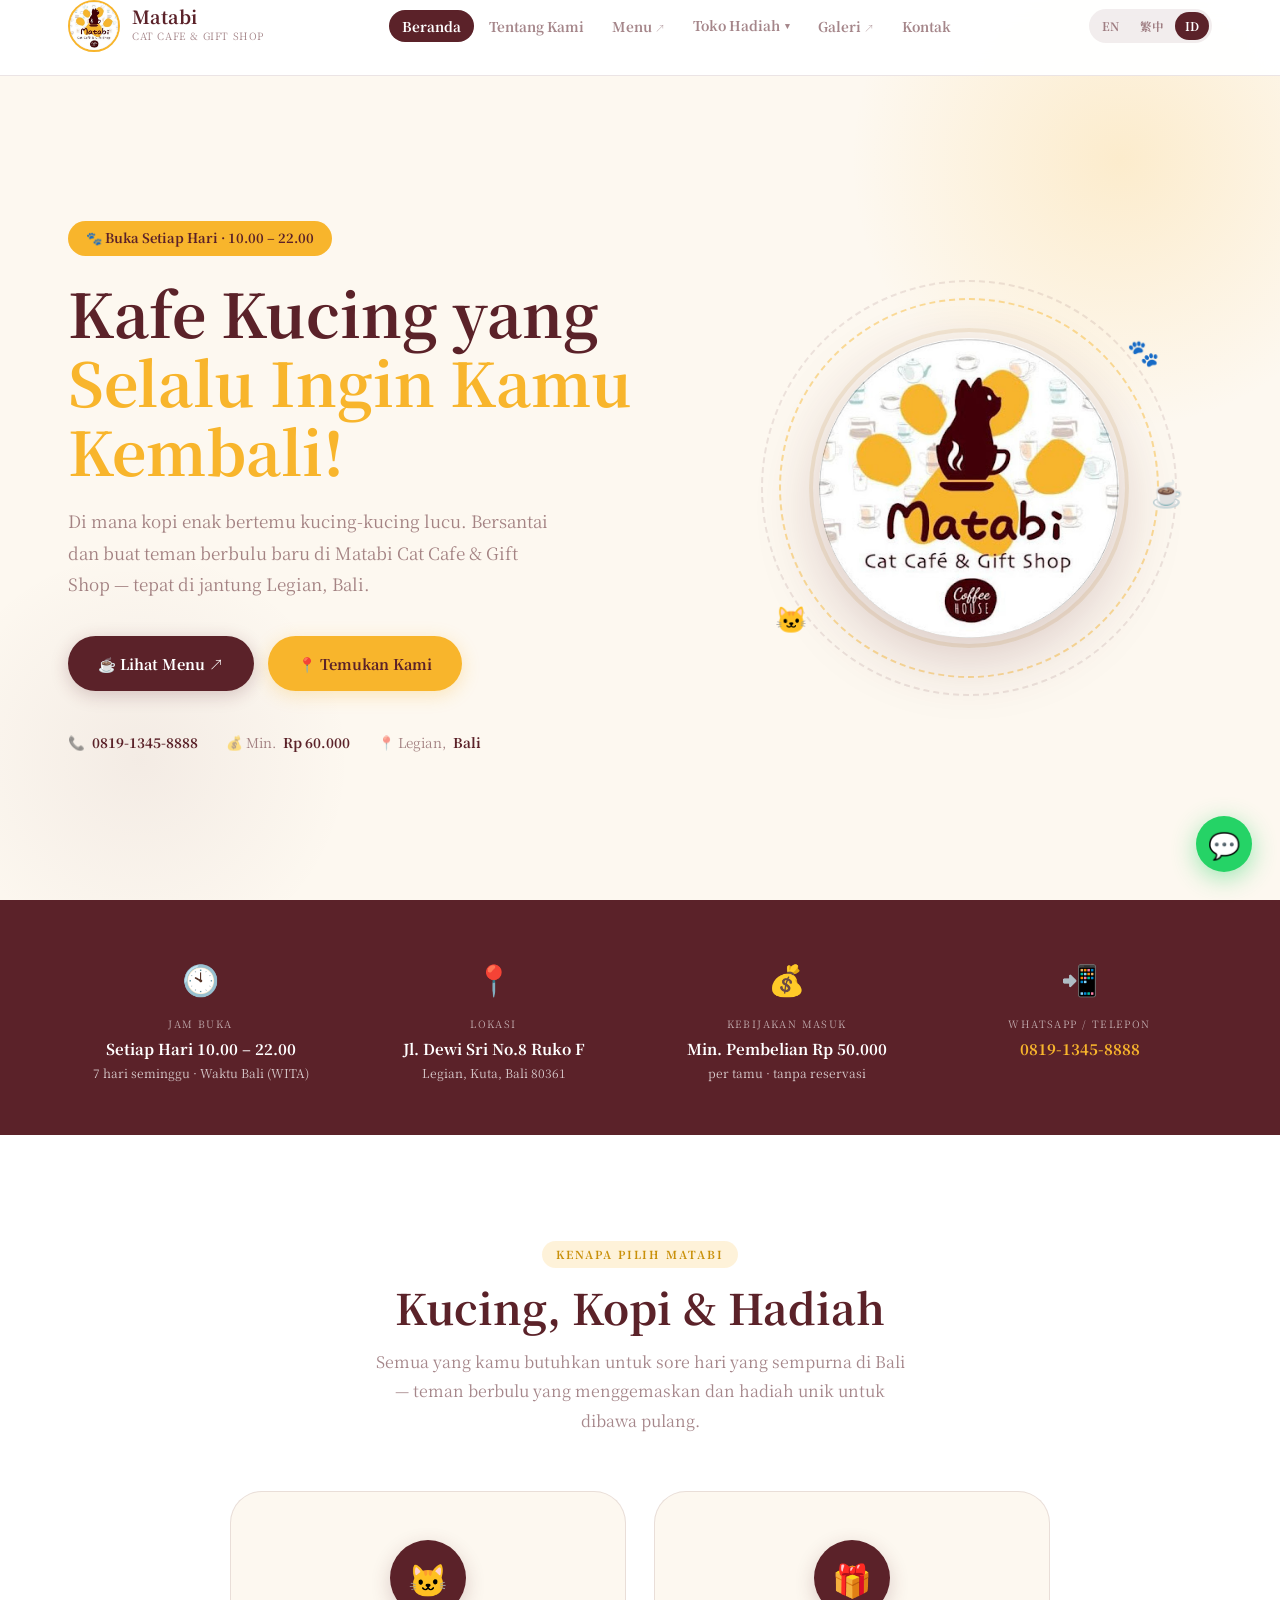
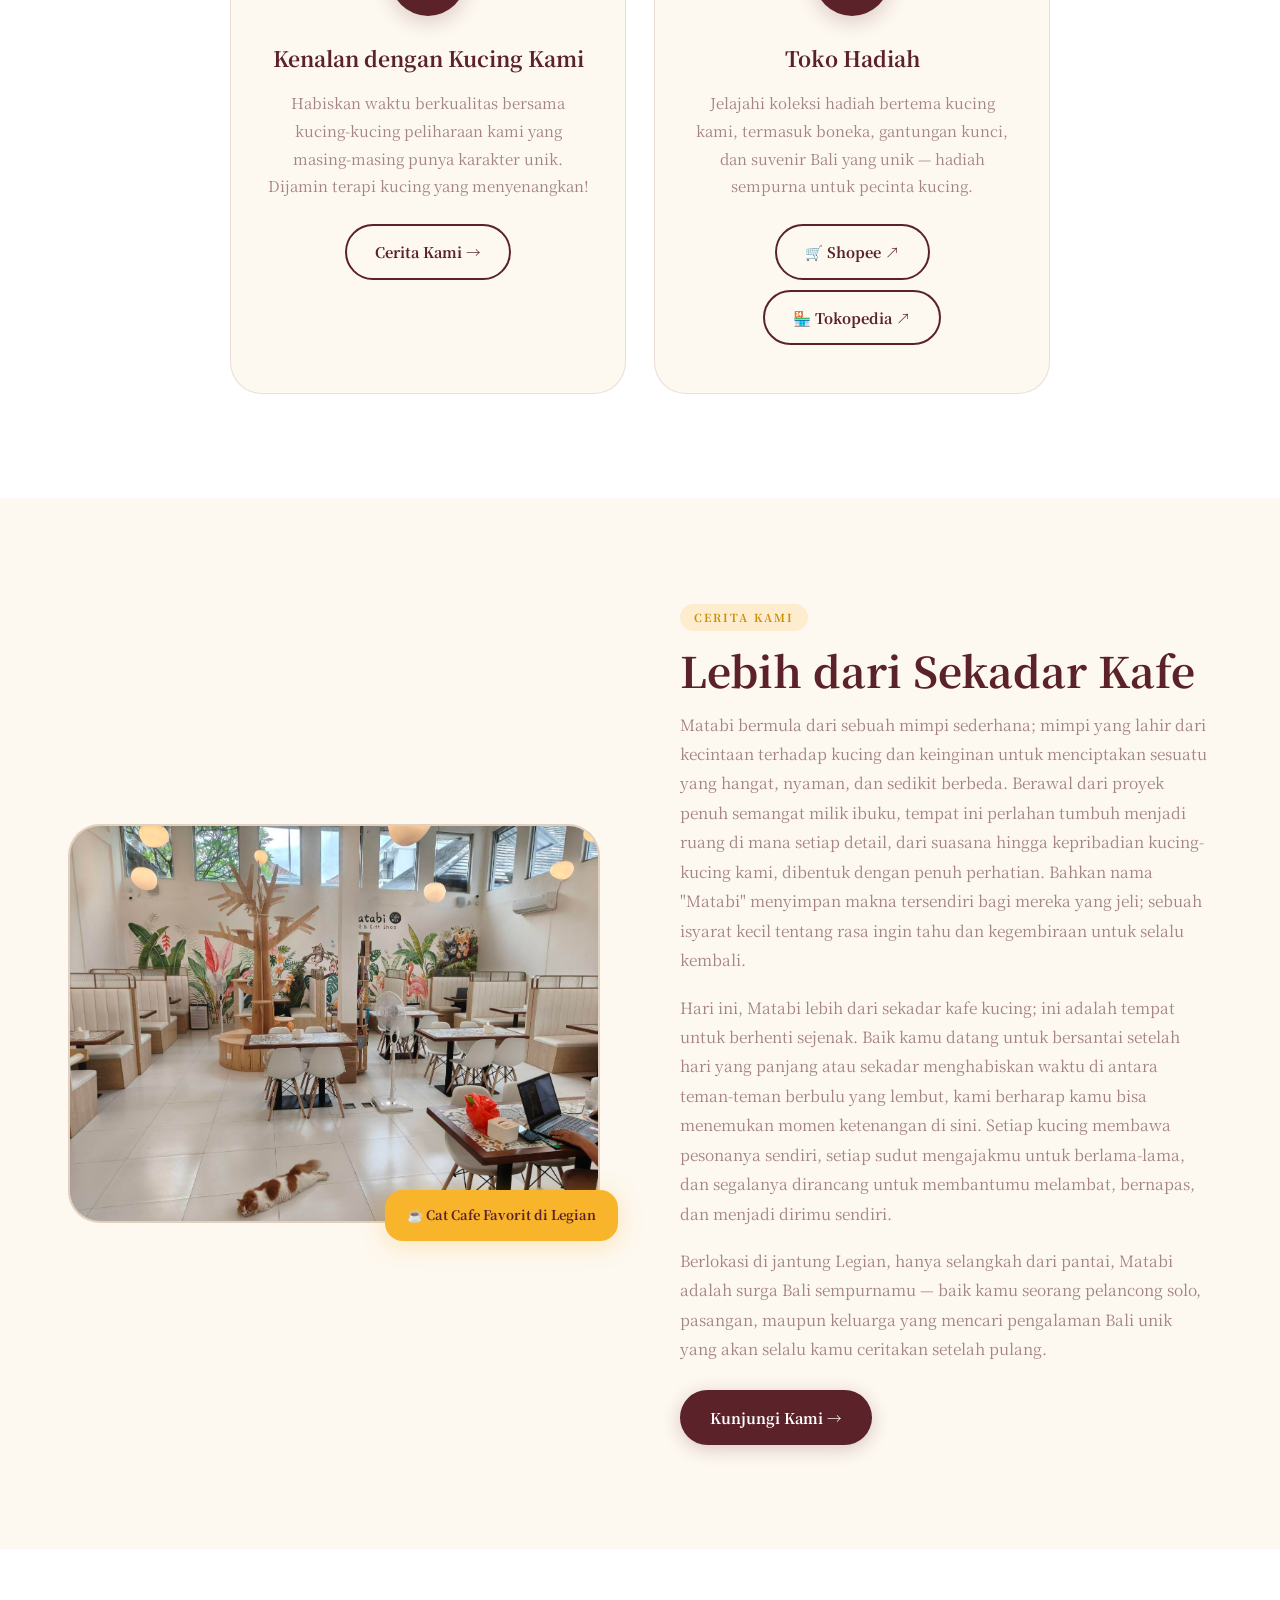
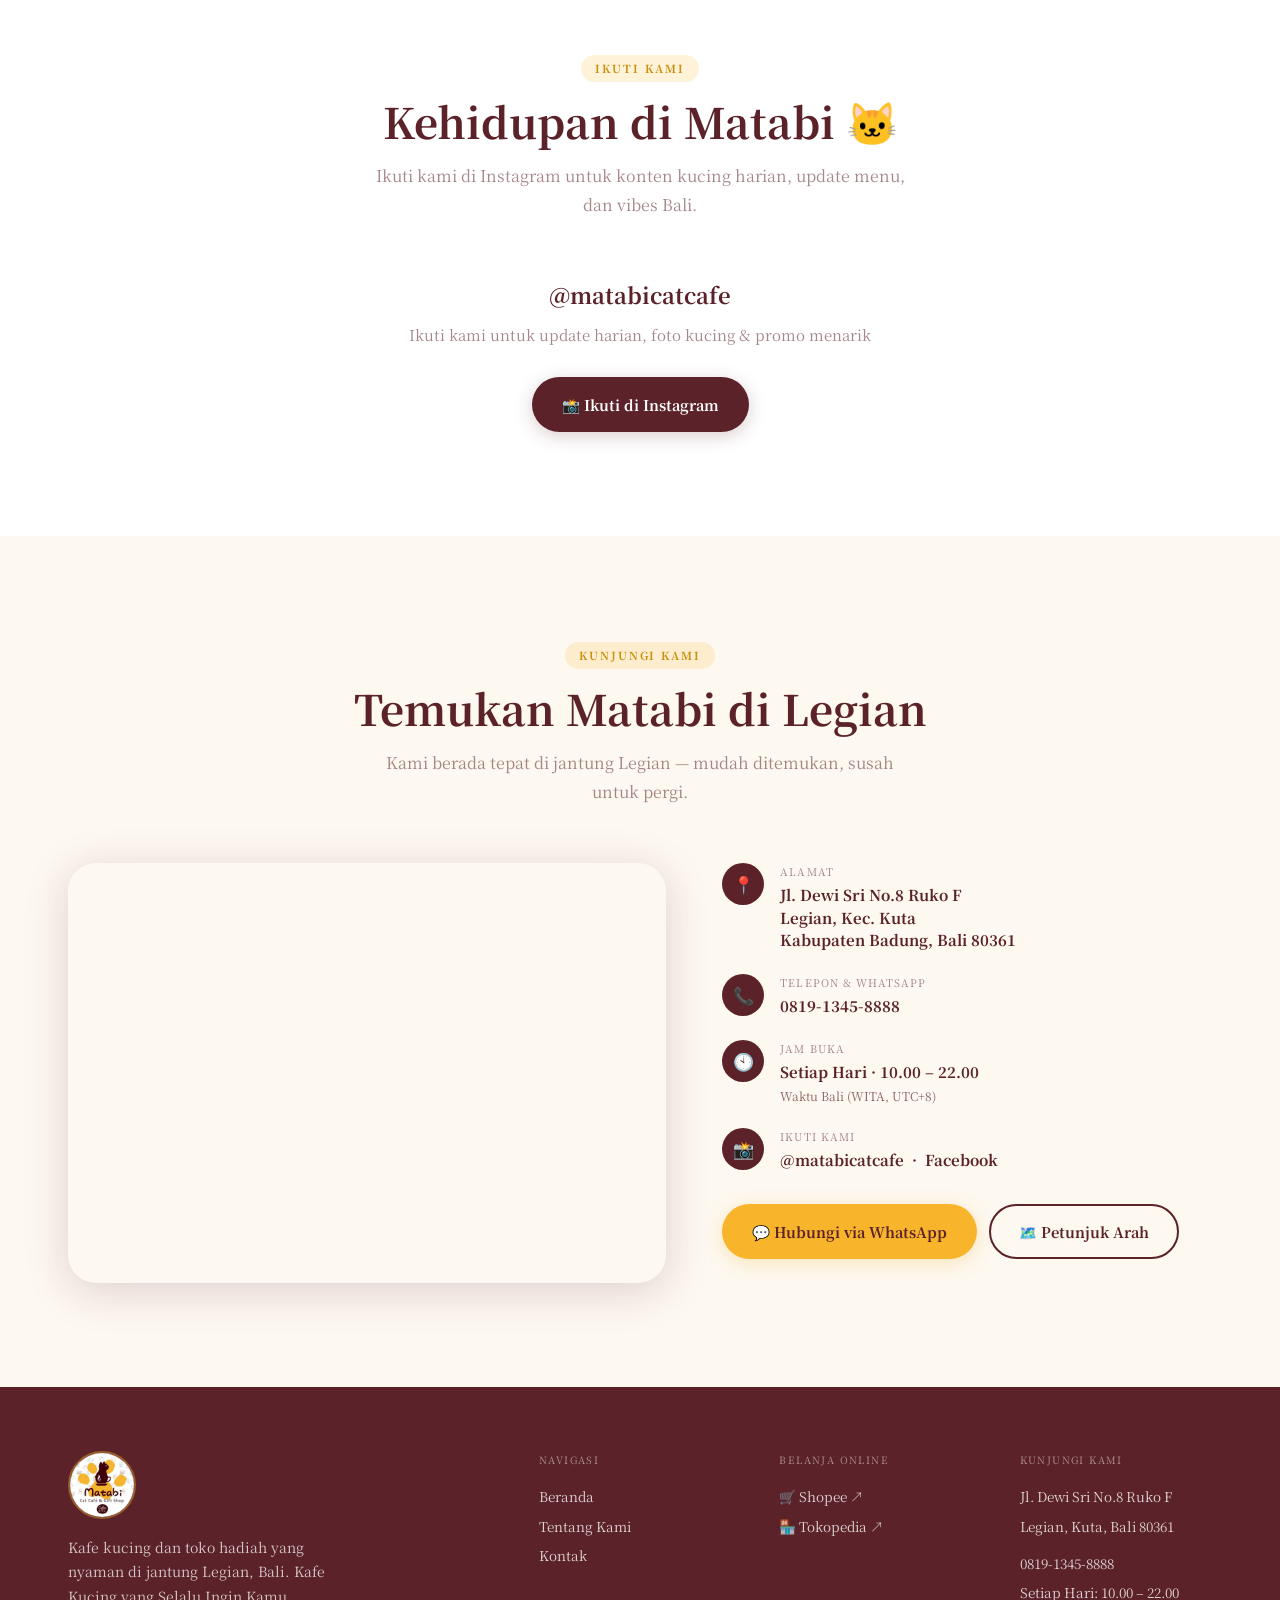
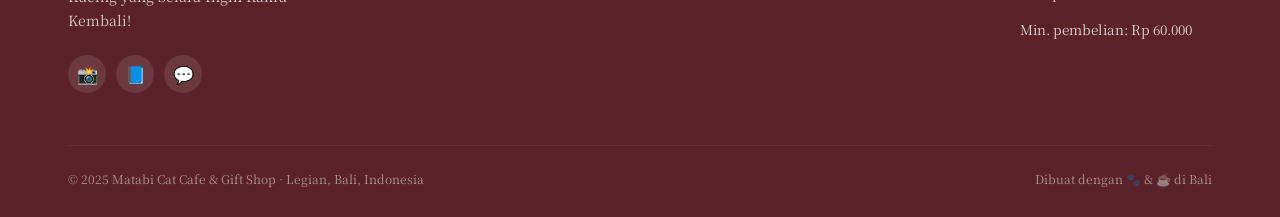
==== commit 5086b73f: "Update index.html" ====
--- a/id/index.html
+++ b/id/index.html
@@ -3,7 +3,7 @@
 <head>
   <meta charset="UTF-8">
   <meta name="viewport" content="width=device-width, initial-scale=1.0">
-  <title>Matabi Cat Cafe & Gift Shop | Legian, Bali — Kafe Kucing yang Selalu Ingin Kamu Kembali!</title>
+  <title>Matabi Cat Cafe & Gift Shop | Legian, Bali — Kafe Kucing yang Selalu Ingin Kamu Datangi!</title>
   <meta name="description" content="Kunjungi Matabi Cat Cafe & Gift Shop di Legian, Bali. Nikmati kopi spesial ditemani kucing-kucing lucu kami dan jelajahi toko hadiah unik kami. Buka setiap hari pukul 10.00–22.00. Minimum pembelian Rp 50.000.">
   <meta name="keywords" content="cat cafe bali, cat cafe legian, matabi cat cafe, kafe kucing bali, kafe kucing kuta, kopi bali, toko hadiah bali, toko hadiah kucing, kafe legian, tempat wisata kuta bali">
   <meta name="author" content="Matabi Cat Cafe & Gift Shop">
@@ -237,7 +237,7 @@
         </div>
         <div class="hero-qi">
           <div class="hero-qi-item">📞 <a href="tel:+6281913458888"><strong>0819-1345-8888</strong></a></div>
-          <div class="hero-qi-item">💰 Min. <strong>Rp 50.000</strong></div>
+          <div class="hero-qi-item">💰 Min. <strong>Rp 60.000</strong></div>
           <div class="hero-qi-item">📍 Legian, <strong>Bali</strong></div>
         </div>
       </div>
@@ -390,7 +390,7 @@
           <li>Legian, Kuta, Bali 80361</li>
           <li style="margin-top:8px"><a href="tel:+6281913458888">0819-1345-8888</a></li>
           <li>Setiap Hari: 10.00 – 22.00</li>
-          <li style="margin-top:8px">Min. pembelian: Rp 50.000</li>
+          <li style="margin-top:8px">Min. pembelian: Rp 60.000</li>
         </ul>
       </div>
     </div>
